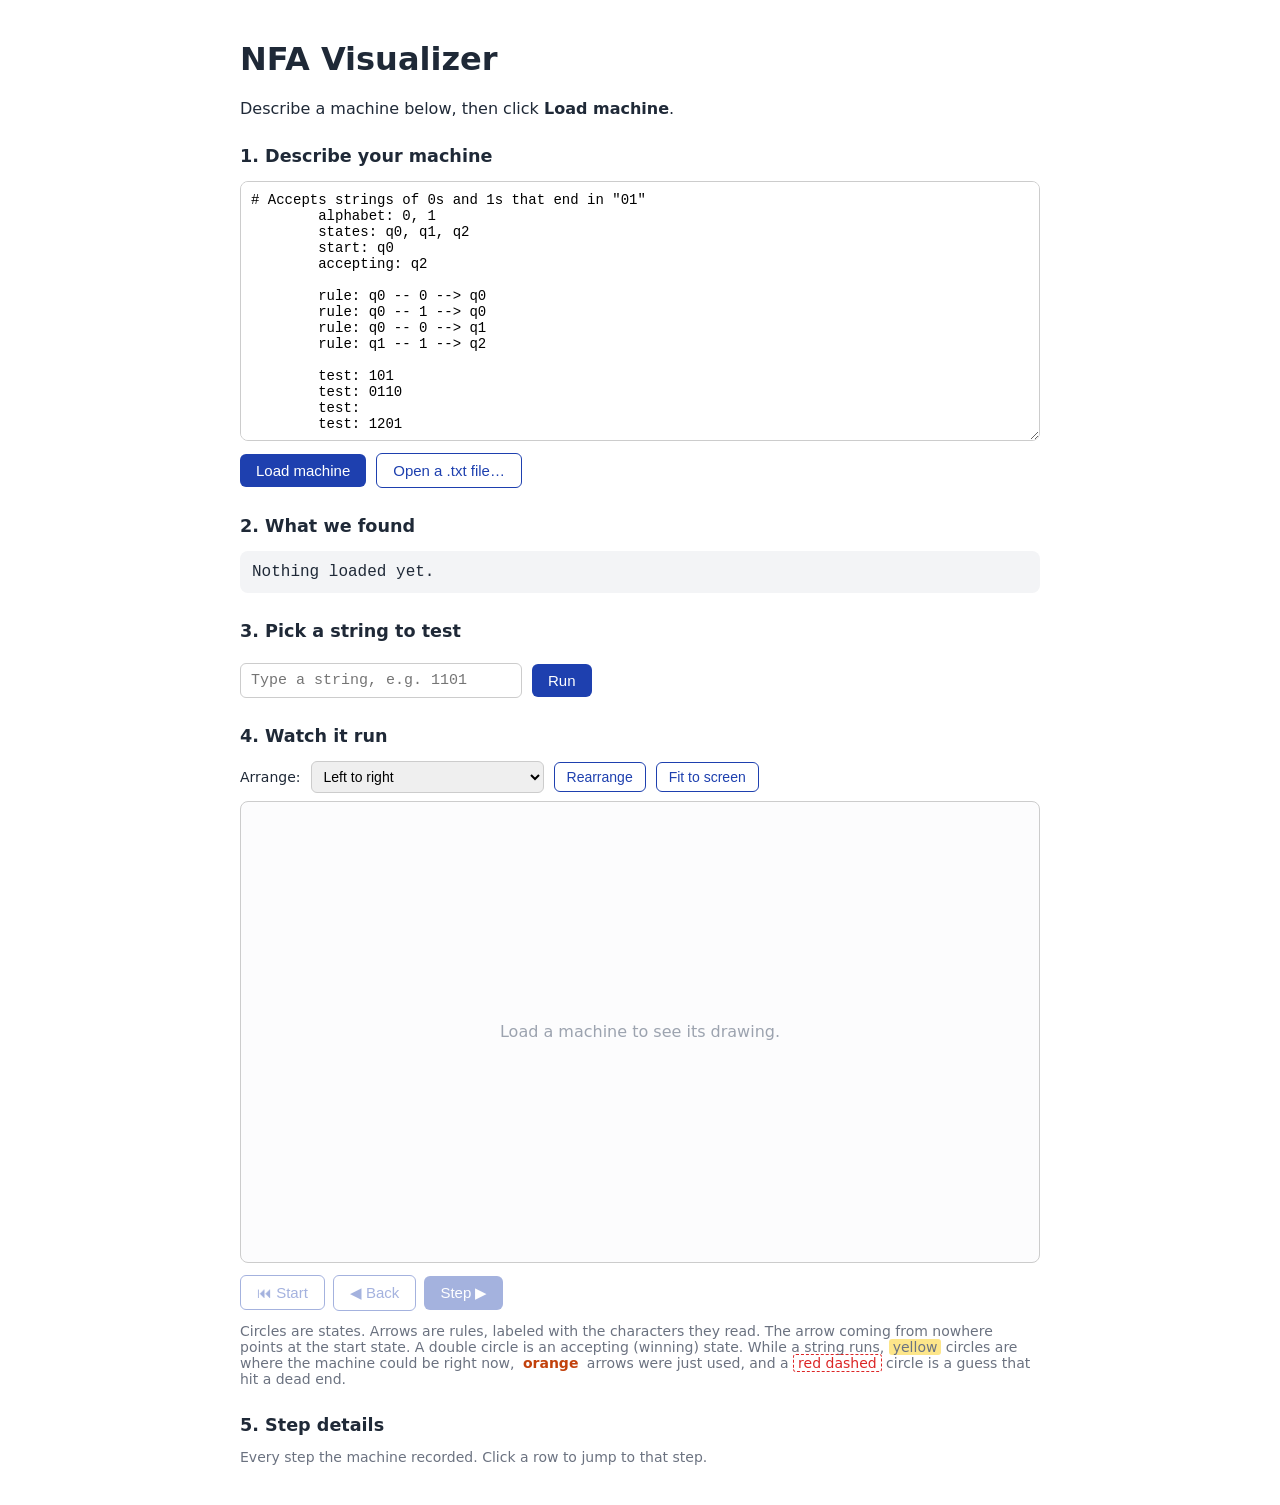
==== index.html @ fcf3841b "Step through a run: highlights, tape and player controls" ====
<!DOCTYPE html>
<html lang="en">
<head>
  <meta charset="UTF-8">
  <meta name="viewport" content="width=device-width, initial-scale=1.0">
  <title>NFA Visualizer</title>
  <link rel="stylesheet" href="css/style.css">
</head>
    <body>
        <h1>NFA Visualizer</h1>
        <p class="intro">Describe a machine below, then click <strong>Load machine</strong>.</p>

        <!-- 1. Where the user describes the machine -->
        <section>
            <h2>1. Describe your machine</h2>
            <textarea id="source" spellcheck="false"># Accepts strings of 0s and 1s that end in "01"
        alphabet: 0, 1
        states: q0, q1, q2
        start: q0
        accepting: q2

        rule: q0 -- 0 --> q0
        rule: q0 -- 1 --> q0
        rule: q0 -- 0 --> q1
        rule: q1 -- 1 --> q2

        test: 101
        test: 0110
        test:
        test: 1201
            </textarea>
            <div class="actions">
                <button id="load" type="button">Load machine</button>
                <button id="choose-file" type="button" class="secondary">Open a .txt file…</button>
                <!-- The browser's built-in file picker. Hidden; the button above opens it. -->
                <input id="file-input" type="file" accept=".txt,text/plain" hidden>
                <span id="file-name" class="file-name"></span>
            </div>
        </section>

        <!-- 2. What the page found: a summary, or a list of problems -->
        <section>
            <h2>2. What we found</h2>
            <div id="status" class="status">Nothing loaded yet.</div>
        </section>

        <!-- 3. Where the user picks a string to test -->
        <section>
            <h2>3. Pick a string to test</h2>
            <div class="actions">
                <input id="test-string" type="text" placeholder="Type a string, e.g. 1101" spellcheck="false" autocomplete="off">
                <button id="run" type="button">Run</button>
            </div>
            <!-- Buttons for the test strings found in the machine description -->
            <div id="test-chips" class="chips"></div>
        </section>

        <!-- 4. The drawing, plus the playback controls right underneath it -->
        <section>
            <h2>4. Watch it run</h2>
            <div class="toolbar">
            <label for="layout">Arrange:</label>
            <select id="layout">
                <option value="left-to-right">Left to right</option>
                <option value="spread-out">Spread out (shuffles each time)</option>
                <option value="circle">Circle</option>
            </select>
            <button id="rearrange" type="button" class="secondary">Rearrange</button>
            <button id="fit" type="button" class="secondary">Fit to screen</button>
            </div>
            <!-- Cytoscape draws inside this box -->
            <div id="machine"><p class="placeholder">Load a machine to see its drawing.</p></div>

            <!-- The string being read, one box per character -->
            <div id="tape" class="tape"></div>

            <!-- Playback controls. They stay disabled until a string has been run. -->
            <div class="player">
                <button id="btn-start" type="button" class="secondary" disabled>⏮ Start</button>
                <button id="btn-back" type="button" class="secondary" disabled>◀ Back</button>
                <button id="btn-step" type="button" disabled>Step ▶</button>
                <span id="step-label" class="step-label"></span>
            </div>

            <div id="verdict" class="status" hidden></div>
            <p class="legend">
                Circles are states. Arrows are rules, labeled with the characters they read.
                The arrow coming from nowhere points at the start state.
                A double circle is an accepting (winning) state.
                While a string runs, <span class="key key-current">yellow</span> circles are where the
                machine could be right now, <span class="key key-taken">orange</span> arrows were just used, and a
                <span class="key key-dead">red dashed</span> circle is a guess that hit a dead end.
            </p>
        </section>

        <!-- 5. The raw recorded steps -->
        <section>
            <h2>5. Step details</h2>
            <p class="legend">Every step the machine recorded. Click a row to jump to that step.</p>
            <div id="steps"></div>
        </section>

        <!-- Order matters: each file can only use the files loaded above it. -->
        <script src="lib/cytoscape.min.js"></script>
        <script src="js/parser.js"></script>
        <script src="js/engine.js"></script>
        <script src="js/display.js"></script>
        <script src="js/player.js"></script>
        <script src="js/app.js"></script>
    </body>
</html>
---- css/style.css ----
/* style.css: colors, fonts and spacing for the whole page. */

body {
  font-family: system-ui, sans-serif;
  max-width: 800px;
  margin: 40px auto;
  padding: 0 16px;
  color: #1f2937;
}

h2 {
  font-size: 1.1rem;
  margin-top: 28px;
}

/* The box where users type or paste a machine. */
#source {
  width: 100%;
  height: 260px;
  box-sizing: border-box;
  font-family: Consolas, "Courier New", monospace;
  font-size: 14px;
  padding: 10px;
  border: 1px solid #ccc;
  border-radius: 8px;
}

button {
  margin-top: 8px;
  padding: 8px 16px;
  font-size: 15px;
  border: none;
  border-radius: 6px;
  background: #1e40af;
  color: white;
  cursor: pointer;
}
button:hover { background: #1e3a8a; }

/* A lighter button for less important actions. */
button.secondary {
  background: white;
  color: #1e40af;
  border: 1px solid #1e40af;
}
button.secondary:hover { background: #eff6ff; }

/* The row of buttons under the text box. */
.actions {
  display: flex;
  align-items: center;
  gap: 10px;
  flex-wrap: wrap;
}
.actions button { margin-top: 8px; }
.file-name {
  margin-top: 8px;
  color: #6b7280;
  font-size: 14px;
}

/* The "What we found" box. Keeps line breaks and lines up columns. */
.status {
  white-space: pre-wrap;
  font-family: Consolas, "Courier New", monospace;
  padding: 12px;
  border-radius: 8px;
  background: #f3f4f6;
}
.status.ok    { background: #ecfdf5; border: 1px solid #10b981; }
.status.error { background: #fef2f2; border: 1px solid #ef4444; color: #991b1b; }

/* The box where users type a test string. */
#test-string {
  margin-top: 8px;
  padding: 8px 10px;
  font-family: Consolas, "Courier New", monospace;
  font-size: 15px;
  border: 1px solid #ccc;
  border-radius: 6px;
  min-width: 260px;
}

/* Small buttons for the test strings from the machine description. */
.chips { margin: 10px 0; display: flex; flex-wrap: wrap; gap: 6px; }
.chips:empty { display: none; }
.chips .label { color: #6b7280; font-size: 14px; align-self: center; }
button.chip {
  margin: 0;
  padding: 4px 10px;
  font-family: Consolas, "Courier New", monospace;
  font-size: 14px;
  background: #eff6ff;
  color: #1e40af;
  border: 1px solid #bfdbfe;
}
button.chip:hover { background: #dbeafe; }

/* The table of recorded steps. */
.step-table {
  width: 100%;
  border-collapse: collapse;
  margin-top: 12px;
  font-size: 14px;
}
.step-table th, .step-table td {
  text-align: left;
  padding: 6px 8px;
  border-bottom: 1px solid #e5e7eb;
  vertical-align: top;
}
.step-table th { background: #f9fafb; }
.step-table td.mono { font-family: Consolas, "Courier New", monospace; }
.step-table .bad { color: #b91c1c; font-weight: 600; }
.step-note { color: #6b7280; font-size: 14px; margin-top: 8px; }

/* The row of drawing controls above the machine. */
.toolbar {
  display: flex;
  align-items: center;
  gap: 10px;
  flex-wrap: wrap;
  margin-bottom: 8px;
  font-size: 14px;
}
.toolbar button { margin-top: 0; padding: 6px 12px; font-size: 14px; }
.toolbar select { padding: 6px 8px; font-size: 14px; border-radius: 6px; border: 1px solid #ccc; }

/* Cytoscape needs a box with a real height, or it draws nothing. */
#machine {
  position: relative;
  height: 460px;
  border: 1px solid #ccc;
  border-radius: 8px;
  background: #fcfcfd;
}
/* The grey message shown when there's nothing to draw. */
.placeholder {
  position: absolute;
  inset: 0;
  margin: 0;
  display: flex;
  align-items: center;
  justify-content: center;
  color: #9ca3af;
}
.legend { color: #6b7280; font-size: 14px; margin-top: 8px; }

/* Buttons that can't be used right now. */
button:disabled { opacity: 0.4; cursor: default; }
button:disabled:hover { background: #1e40af; }   /* no hover change when disabled */
button.secondary:disabled:hover { background: white; }

/* The "tape": the test string, one box per character. */
.tape {
  display: flex;
  flex-wrap: wrap;
  gap: 4px;
  margin-top: 12px;
  font-family: Consolas, "Courier New", monospace;
  font-size: 18px;
}
.tape:empty { display: none; }
.tape .cell {
  min-width: 28px;
  padding: 4px 6px;
  text-align: center;
  border: 1px solid #cbd5e1;
  border-radius: 4px;
  background: white;
}
.tape .cell.done    { color: #9ca3af; background: #f3f4f6; }     /* already read */
.tape .cell.current { background: #fde68a; border-color: #d97706; font-weight: 700; }  /* just read */
.tape .cell.never   { color: #9ca3af; border-style: dotted; text-decoration: line-through; } /* never read */
.tape .note { color: #6b7280; font-size: 14px; align-self: center; }

/* The row of playback buttons under the drawing. */
.player {
  display: flex;
  align-items: center;
  gap: 8px;
  flex-wrap: wrap;
  margin: 12px 0;
}
.player button { margin-top: 0; }
.step-label { color: #374151; font-size: 15px; margin-left: 6px; }

/* Little color swatches in the legend, matching the drawing. */
.key { padding: 0 4px; border-radius: 3px; }
.key-current { background: #fde68a; }
.key-taken   { color: #c2410c; font-weight: 600; }
.key-dead    { color: #dc2626; border: 1px dashed #dc2626; }

/* The step table row that matches what the drawing shows right now. */
.step-table tr.current-row td { background: #fef3c7; }
.step-table tr.clickable { cursor: pointer; }
.step-table tr.clickable:hover td { background: #f9fafb; }
.step-table tr.current-row:hover td { background: #fef3c7; }
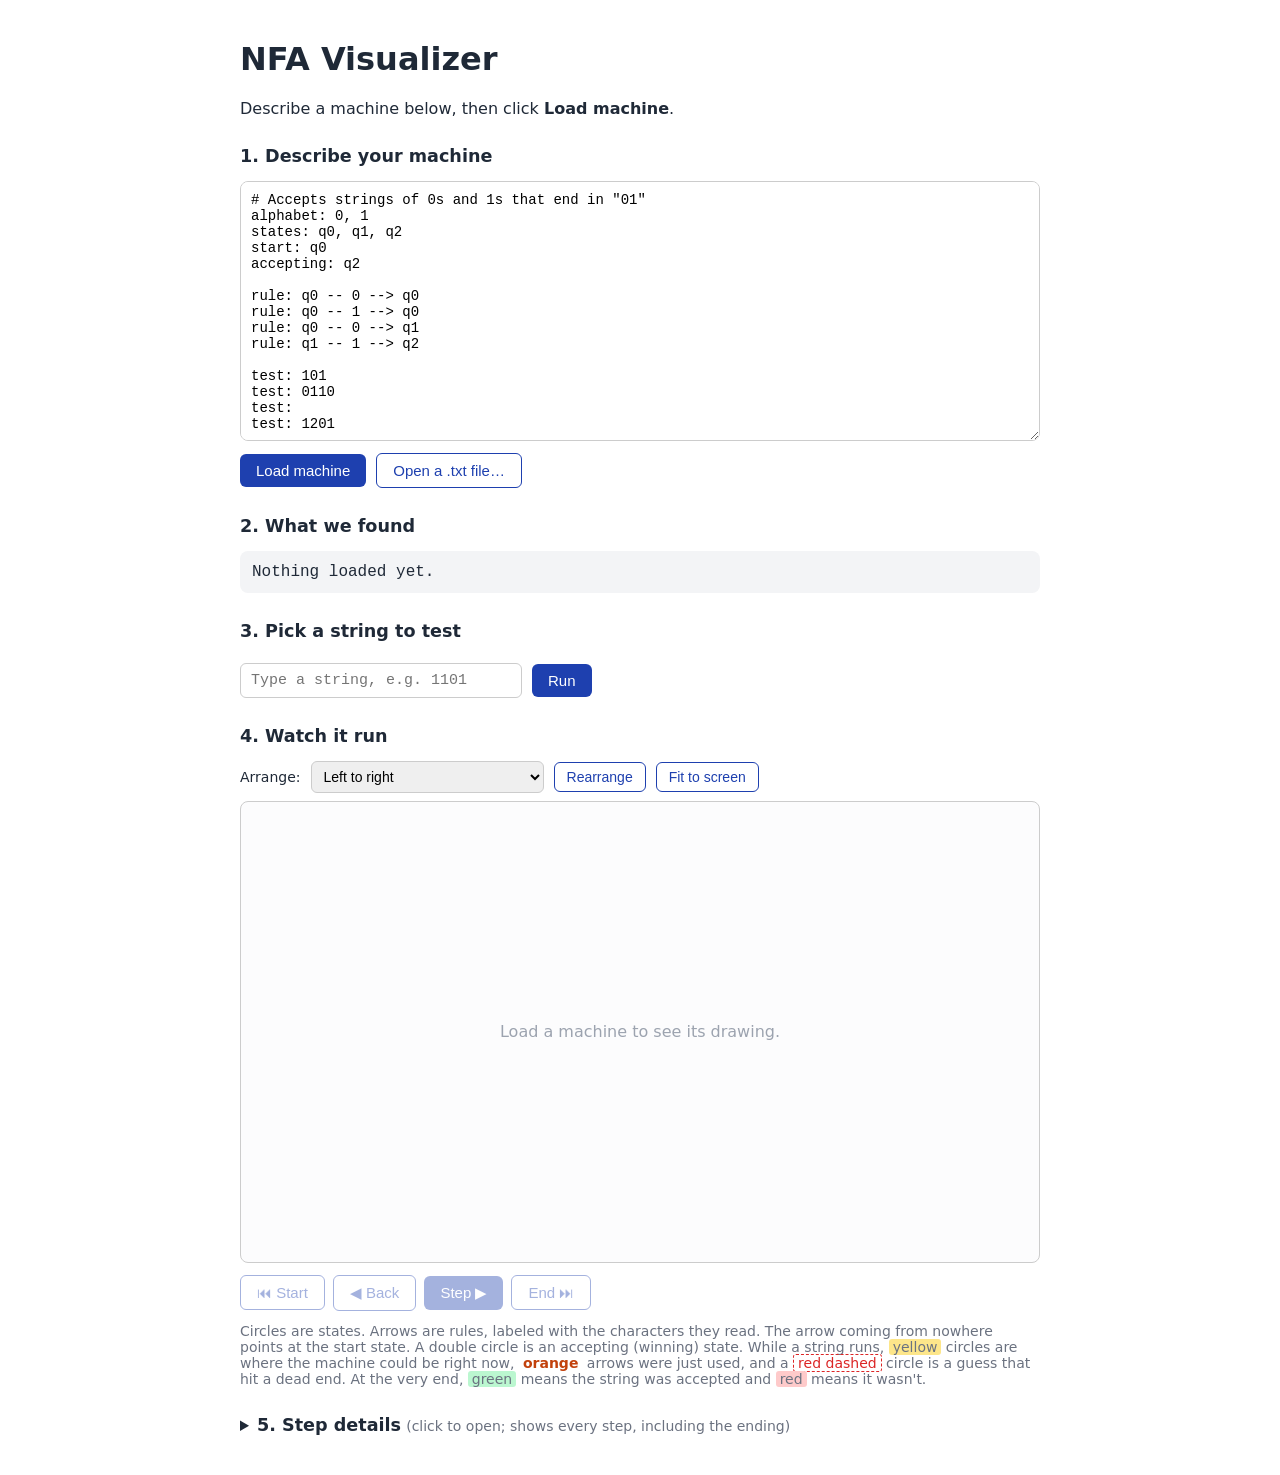
==== commit 5a92d284: "Hold the verdict until the end, add End button and ending colors" ====
--- a/index.html
+++ b/index.html
@@ -6,106 +6,110 @@
   <title>NFA Visualizer</title>
   <link rel="stylesheet" href="css/style.css">
 </head>
-    <body>
-        <h1>NFA Visualizer</h1>
-        <p class="intro">Describe a machine below, then click <strong>Load machine</strong>.</p>
+<body>
+  <h1>NFA Visualizer</h1>
+  <p class="intro">Describe a machine below, then click <strong>Load machine</strong>.</p>
 
-        <!-- 1. Where the user describes the machine -->
-        <section>
-            <h2>1. Describe your machine</h2>
-            <textarea id="source" spellcheck="false"># Accepts strings of 0s and 1s that end in "01"
-        alphabet: 0, 1
-        states: q0, q1, q2
-        start: q0
-        accepting: q2
+  <!-- 1. Where the user describes the machine -->
+  <section>
+    <h2>1. Describe your machine</h2>
+    <textarea id="source" spellcheck="false"># Accepts strings of 0s and 1s that end in "01"
+alphabet: 0, 1
+states: q0, q1, q2
+start: q0
+accepting: q2
 
-        rule: q0 -- 0 --> q0
-        rule: q0 -- 1 --> q0
-        rule: q0 -- 0 --> q1
-        rule: q1 -- 1 --> q2
+rule: q0 -- 0 --> q0
+rule: q0 -- 1 --> q0
+rule: q0 -- 0 --> q1
+rule: q1 -- 1 --> q2
 
-        test: 101
-        test: 0110
-        test:
-        test: 1201
-            </textarea>
-            <div class="actions">
-                <button id="load" type="button">Load machine</button>
-                <button id="choose-file" type="button" class="secondary">Open a .txt file…</button>
-                <!-- The browser's built-in file picker. Hidden; the button above opens it. -->
-                <input id="file-input" type="file" accept=".txt,text/plain" hidden>
-                <span id="file-name" class="file-name"></span>
-            </div>
-        </section>
+test: 101
+test: 0110
+test:
+test: 1201</textarea>
+    <div class="actions">
+      <button id="load" type="button">Load machine</button>
+      <button id="choose-file" type="button" class="secondary">Open a .txt file…</button>
+      <!-- The browser's built-in file picker. Hidden; the button above opens it. -->
+      <input id="file-input" type="file" accept=".txt,text/plain" hidden>
+      <span id="file-name" class="file-name"></span>
+    </div>
+  </section>
 
-        <!-- 2. What the page found: a summary, or a list of problems -->
-        <section>
-            <h2>2. What we found</h2>
-            <div id="status" class="status">Nothing loaded yet.</div>
-        </section>
+  <!-- 2. What the page found: a summary, or a list of problems -->
+  <section>
+    <h2>2. What we found</h2>
+    <div id="status" class="status">Nothing loaded yet.</div>
+  </section>
 
-        <!-- 3. Where the user picks a string to test -->
-        <section>
-            <h2>3. Pick a string to test</h2>
-            <div class="actions">
-                <input id="test-string" type="text" placeholder="Type a string, e.g. 1101" spellcheck="false" autocomplete="off">
-                <button id="run" type="button">Run</button>
-            </div>
-            <!-- Buttons for the test strings found in the machine description -->
-            <div id="test-chips" class="chips"></div>
-        </section>
+  <!-- 3. Where the user picks a string to test -->
+  <section>
+    <h2>3. Pick a string to test</h2>
+    <div class="actions">
+      <input id="test-string" type="text" placeholder="Type a string, e.g. 1101" spellcheck="false" autocomplete="off">
+      <button id="run" type="button">Run</button>
+    </div>
+    <!-- Buttons for the test strings found in the machine description -->
+    <div id="test-chips" class="chips"></div>
+  </section>
 
-        <!-- 4. The drawing, plus the playback controls right underneath it -->
-        <section>
-            <h2>4. Watch it run</h2>
-            <div class="toolbar">
-            <label for="layout">Arrange:</label>
-            <select id="layout">
-                <option value="left-to-right">Left to right</option>
-                <option value="spread-out">Spread out (shuffles each time)</option>
-                <option value="circle">Circle</option>
-            </select>
-            <button id="rearrange" type="button" class="secondary">Rearrange</button>
-            <button id="fit" type="button" class="secondary">Fit to screen</button>
-            </div>
-            <!-- Cytoscape draws inside this box -->
-            <div id="machine"><p class="placeholder">Load a machine to see its drawing.</p></div>
+  <!-- 4. The drawing, plus the playback controls right underneath it -->
+  <section>
+    <h2>4. Watch it run</h2>
+    <div class="toolbar">
+      <label for="layout">Arrange:</label>
+      <select id="layout">
+        <option value="left-to-right">Left to right</option>
+        <option value="spread-out">Spread out (shuffles each time)</option>
+        <option value="circle">Circle</option>
+      </select>
+      <button id="rearrange" type="button" class="secondary">Rearrange</button>
+      <button id="fit" type="button" class="secondary">Fit to screen</button>
+    </div>
+    <!-- Cytoscape draws inside this box -->
+    <div id="machine"><p class="placeholder">Load a machine to see its drawing.</p></div>
 
-            <!-- The string being read, one box per character -->
-            <div id="tape" class="tape"></div>
+    <!-- The string being read, one box per character -->
+    <div id="tape" class="tape"></div>
 
-            <!-- Playback controls. They stay disabled until a string has been run. -->
-            <div class="player">
-                <button id="btn-start" type="button" class="secondary" disabled>⏮ Start</button>
-                <button id="btn-back" type="button" class="secondary" disabled>◀ Back</button>
-                <button id="btn-step" type="button" disabled>Step ▶</button>
-                <span id="step-label" class="step-label"></span>
-            </div>
+    <!-- Playback controls. They stay disabled until a string has been run. -->
+    <div class="player">
+      <button id="btn-start" type="button" class="secondary" disabled>⏮ Start</button>
+      <button id="btn-back" type="button" class="secondary" disabled>◀ Back</button>
+      <button id="btn-step" type="button" disabled>Step ▶</button>
+      <button id="btn-end" type="button" class="secondary" disabled>End ⏭</button>
+      <span id="step-label" class="step-label"></span>
+    </div>
 
-            <div id="verdict" class="status" hidden></div>
-            <p class="legend">
-                Circles are states. Arrows are rules, labeled with the characters they read.
-                The arrow coming from nowhere points at the start state.
-                A double circle is an accepting (winning) state.
-                While a string runs, <span class="key key-current">yellow</span> circles are where the
-                machine could be right now, <span class="key key-taken">orange</span> arrows were just used, and a
-                <span class="key key-dead">red dashed</span> circle is a guess that hit a dead end.
-            </p>
-        </section>
+    <div id="verdict" class="status" hidden></div>
+    <p class="legend">
+      Circles are states. Arrows are rules, labeled with the characters they read.
+      The arrow coming from nowhere points at the start state.
+      A double circle is an accepting (winning) state.
+      While a string runs, <span class="key key-current">yellow</span> circles are where the
+      machine could be right now, <span class="key key-taken">orange</span> arrows were just used, and a
+      <span class="key key-dead">red dashed</span> circle is a guess that hit a dead end.
+      At the very end, <span class="key key-winner">green</span> means the string was accepted
+      and <span class="key key-loser">red</span> means it wasn't.
+    </p>
+  </section>
 
-        <!-- 5. The raw recorded steps -->
-        <section>
-            <h2>5. Step details</h2>
-            <p class="legend">Every step the machine recorded. Click a row to jump to that step.</p>
-            <div id="steps"></div>
-        </section>
+  <!-- 5. The raw recorded steps. Folded shut by default, because it shows the ending. -->
+  <section>
+    <details>
+      <summary><h2>5. Step details</h2> <span class="legend">(click to open; shows every step, including the ending)</span></summary>
+      <p class="legend">Every step the machine recorded. Click a row to jump to that step.</p>
+      <div id="steps"></div>
+    </details>
+  </section>
 
-        <!-- Order matters: each file can only use the files loaded above it. -->
-        <script src="lib/cytoscape.min.js"></script>
-        <script src="js/parser.js"></script>
-        <script src="js/engine.js"></script>
-        <script src="js/display.js"></script>
-        <script src="js/player.js"></script>
-        <script src="js/app.js"></script>
-    </body>
+  <!-- Order matters: each file can only use the files loaded above it. -->
+  <script src="lib/cytoscape.min.js"></script>
+  <script src="js/parser.js"></script>
+  <script src="js/engine.js"></script>
+  <script src="js/display.js"></script>
+  <script src="js/player.js"></script>
+  <script src="js/app.js"></script>
+</body>
 </html>
--- a/css/style.css
+++ b/css/style.css
@@ -190,9 +190,18 @@
 .key-current { background: #fde68a; }
 .key-taken   { color: #c2410c; font-weight: 600; }
 .key-dead    { color: #dc2626; border: 1px dashed #dc2626; }
+.key-winner  { background: #bbf7d0; }
+.key-loser   { background: #fecaca; }
 
 /* The step table row that matches what the drawing shows right now. */
 .step-table tr.current-row td { background: #fef3c7; }
 .step-table tr.clickable { cursor: pointer; }
 .step-table tr.clickable:hover td { background: #f9fafb; }
-.step-table tr.current-row:hover td { background: #fef3c7; }+.step-table tr.current-row:hover td { background: #fef3c7; }
+
+/* The fold-open "Step details" section. */
+details summary { cursor: pointer; margin-top: 28px; }
+details summary h2 { display: inline; margin: 0; }
+
+/* The grey "not yet" verdict box shown while stepping. */
+.status.pending { color: #6b7280; }
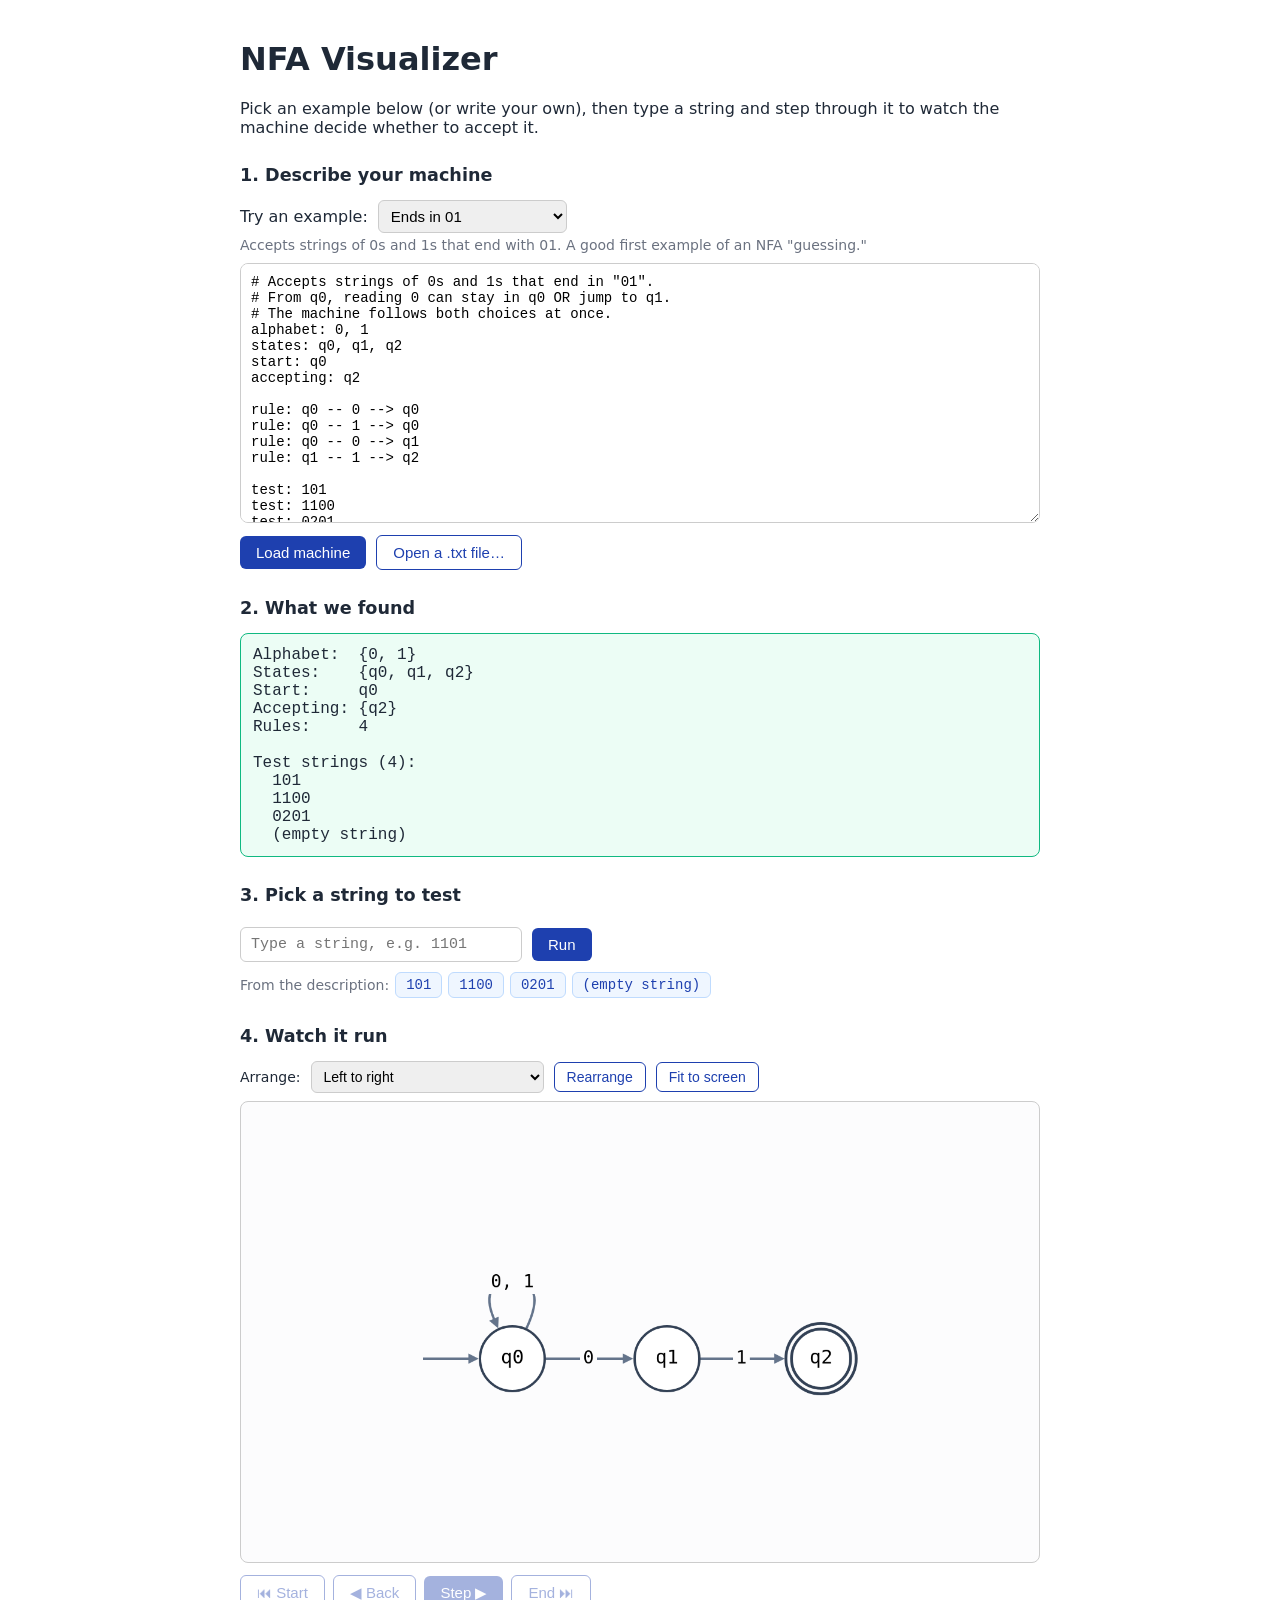
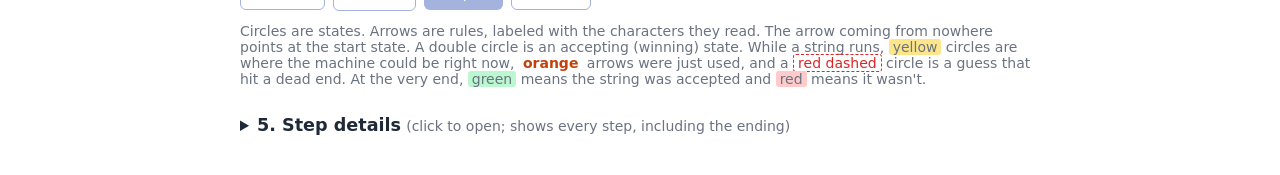
==== commit fbafa6ac: "Add example dropdown; first example loads on page open" ====
--- a/index.html
+++ b/index.html
@@ -8,26 +8,22 @@
 </head>
 <body>
   <h1>NFA Visualizer</h1>
-  <p class="intro">Describe a machine below, then click <strong>Load machine</strong>.</p>
+  <p class="intro">
+    Pick an example below (or write your own), then type a string and step through it
+    to watch the machine decide whether to accept it.
+  </p>
 
   <!-- 1. Where the user describes the machine -->
   <section>
     <h2>1. Describe your machine</h2>
-    <textarea id="source" spellcheck="false"># Accepts strings of 0s and 1s that end in "01"
-alphabet: 0, 1
-states: q0, q1, q2
-start: q0
-accepting: q2
-
-rule: q0 -- 0 --> q0
-rule: q0 -- 1 --> q0
-rule: q0 -- 0 --> q1
-rule: q1 -- 1 --> q2
-
-test: 101
-test: 0110
-test:
-test: 1201</textarea>
+    <div class="actions preset-row">
+      <label for="preset">Try an example:</label>
+      <!-- app.js fills this list from presets.js -->
+      <select id="preset"></select>
+    </div>
+    <p id="preset-summary" class="legend"></p>
+    <!-- Filled with the first example when the page opens -->
+    <textarea id="source" spellcheck="false"></textarea>
     <div class="actions">
       <button id="load" type="button">Load machine</button>
       <button id="choose-file" type="button" class="secondary">Open a .txt file…</button>
@@ -72,6 +68,8 @@
 
     <!-- The string being read, one box per character -->
     <div id="tape" class="tape"></div>
+    <!-- A warning when the string uses characters the machine doesn't know -->
+    <p id="heads-up" class="heads-up" hidden></p>
 
     <!-- Playback controls. They stay disabled until a string has been run. -->
     <div class="player">
@@ -80,6 +78,12 @@
       <button id="btn-step" type="button" disabled>Step ▶</button>
       <button id="btn-end" type="button" class="secondary" disabled>End ⏭</button>
       <span id="step-label" class="step-label"></span>
+    </div>
+
+    <!-- The plain-English caption for the step on screen: what happened, and why -->
+    <div id="caption" class="caption" hidden>
+      <p id="caption-what" class="what"></p>
+      <p id="caption-why" class="why"></p>
     </div>
 
     <div id="verdict" class="status" hidden></div>
@@ -108,8 +112,10 @@
   <script src="lib/cytoscape.min.js"></script>
   <script src="js/parser.js"></script>
   <script src="js/engine.js"></script>
+  <script src="js/explain.js"></script>
   <script src="js/display.js"></script>
   <script src="js/player.js"></script>
+  <script src="js/presets.js"></script>
   <script src="js/app.js"></script>
 </body>
 </html>
--- a/css/style.css
+++ b/css/style.css
@@ -204,4 +204,41 @@
 details summary h2 { display: inline; margin: 0; }
 
 /* The grey "not yet" verdict box shown while stepping. */
-.status.pending { color: #6b7280; }+.status.pending { color: #6b7280; }
+
+/* The caption under the playback buttons. */
+.caption {
+  border-left: 4px solid #d97706;
+  background: #fffbeb;
+  padding: 10px 14px;
+  border-radius: 0 8px 8px 0;
+  margin-bottom: 12px;
+}
+.caption p { margin: 0; }
+.caption .what { font-size: 17px; font-weight: 600; }
+.caption .why { margin-top: 4px; color: #4b5563; }
+.caption .why::before { content: "Why: "; font-weight: 600; }
+
+/* Characters outside the alphabet, outlined on the tape from the start. */
+.tape .cell.foreign { border: 2px solid #dc2626; color: #b91c1c; }
+
+/* The "heads up" warning under the tape. */
+.heads-up {
+  margin: 8px 0 0;
+  padding: 8px 12px;
+  border-radius: 6px;
+  background: #fef2f2;
+  color: #991b1b;
+  font-size: 15px;
+}
+
+/* The verdict: a bold headline, then the reason underneath. */
+.status .verdict-title { display: block; font-weight: 700; font-size: 17px; }
+.status .verdict-detail { display: block; margin-top: 4px; }
+#verdict { font-family: system-ui, sans-serif; white-space: normal; }
+
+/* The "Try an example" row. */
+.preset-row { margin-bottom: 4px; }
+.preset-row select { padding: 6px 8px; font-size: 15px; border-radius: 6px; border: 1px solid #ccc; }
+#preset-summary { margin: 4px 0 10px; }
+#preset-summary:empty { display: none; }
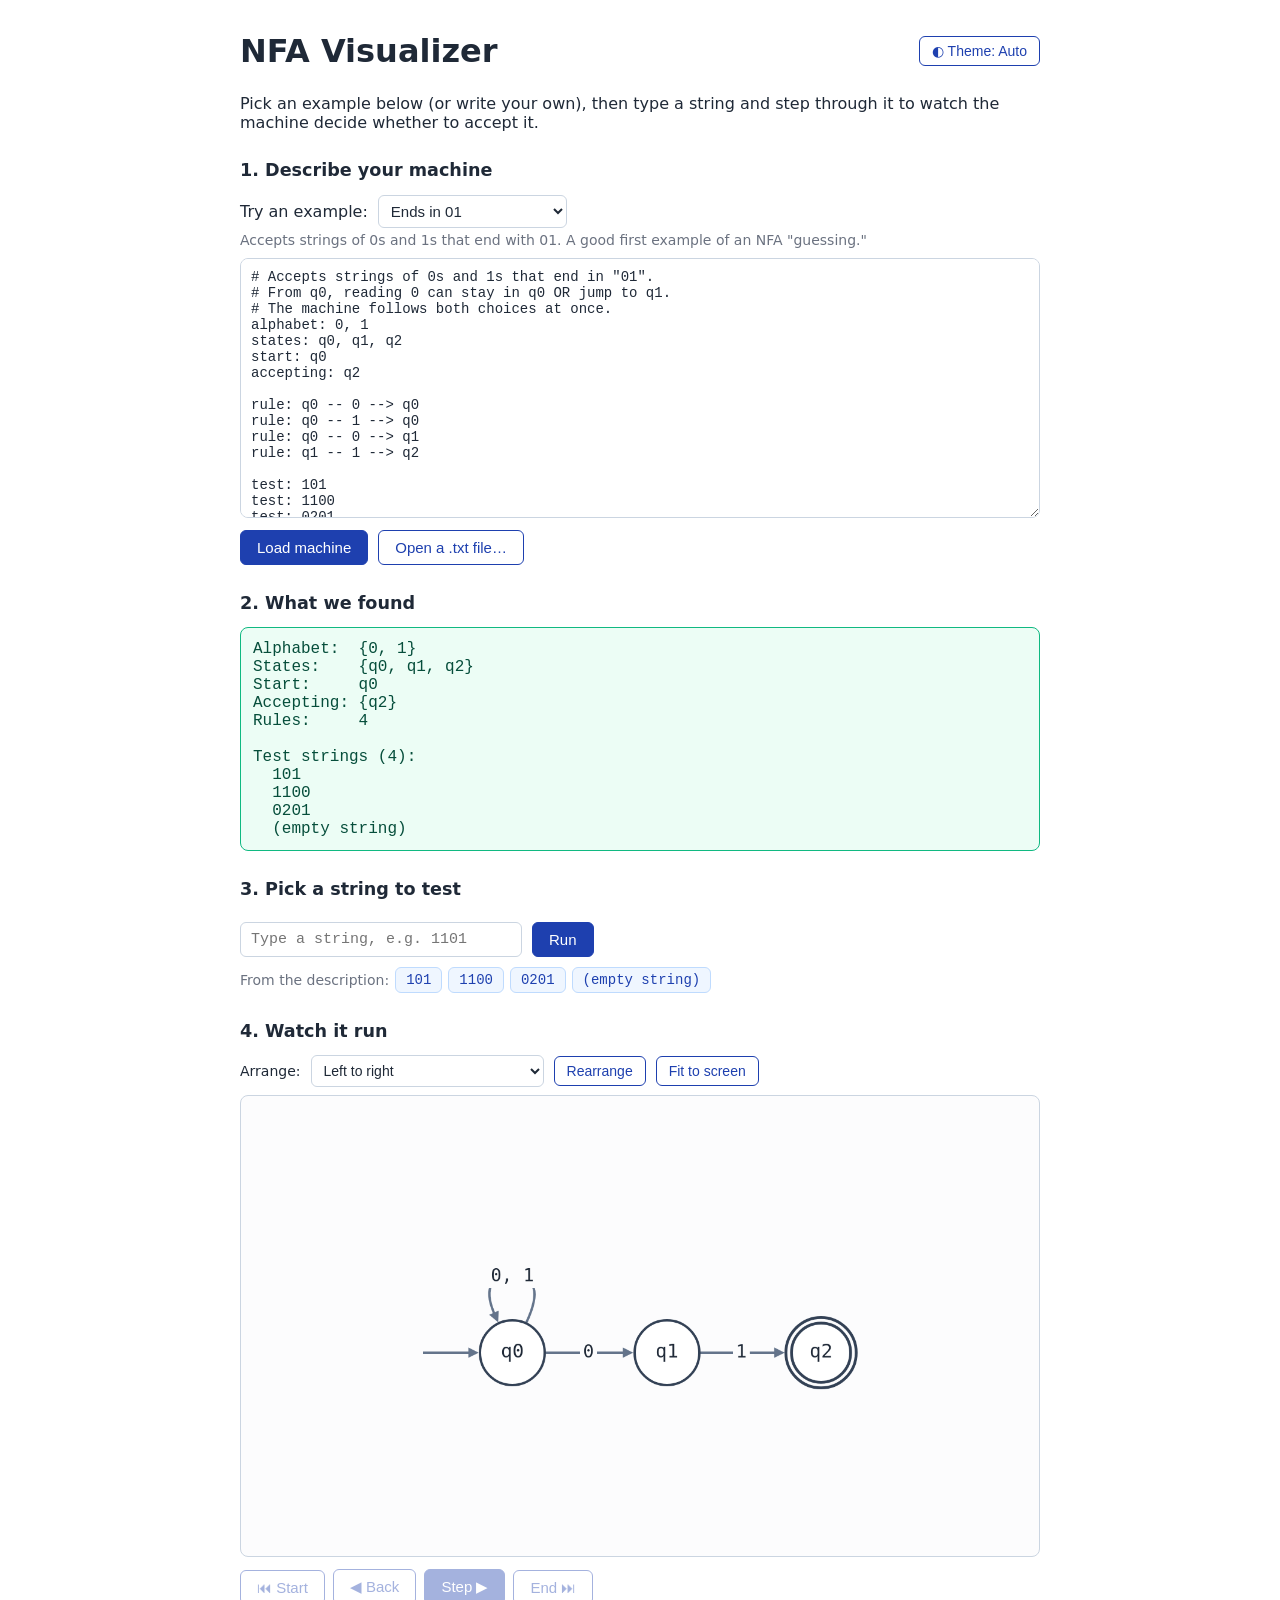
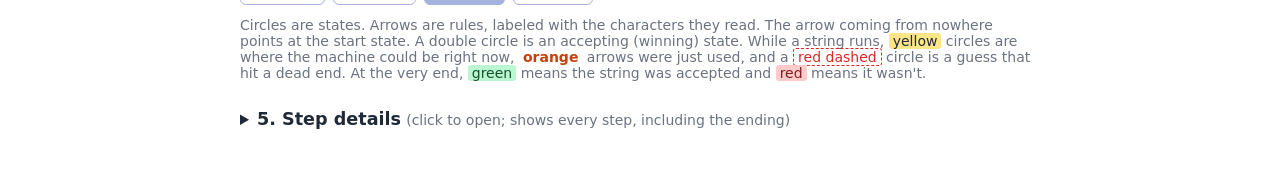
==== commit 59deb786: "Dark mode and phone layout" ====
--- a/index.html
+++ b/index.html
@@ -5,9 +5,15 @@
   <meta name="viewport" content="width=device-width, initial-scale=1.0">
   <title>NFA Visualizer</title>
   <link rel="stylesheet" href="css/style.css">
+  <!-- Loaded early (not at the bottom) so dark mode applies before anything is drawn. -->
+  <script src="js/theme.js"></script>
 </head>
 <body>
-  <h1>NFA Visualizer</h1>
+  <header class="page-header">
+    <h1>NFA Visualizer</h1>
+    <!-- Cycles Auto → Light → Dark. app.js sets its label. -->
+    <button id="theme-toggle" type="button" class="secondary theme-toggle"></button>
+  </header>
   <p class="intro">
     Pick an example below (or write your own), then type a string and step through it
     to watch the machine decide whether to accept it.
--- a/css/style.css
+++ b/css/style.css
@@ -1,16 +1,162 @@
-/* style.css: colors, fonts and spacing for the whole page. */
-
+/* style.css: colors, fonts and spacing for the whole page.
+ *
+ * How the colors work:
+ *   Every color is a named "variable" (like --text or --node-fill) defined once
+ *   at the top. The light theme is the default. The dark theme just redefines the
+ *   same names. Everything below uses the names, never raw colors, so switching
+ *   themes is one change. display.js reads the --node / --edge / --current ...
+ *   variables too, so the Cytoscape drawing follows the theme as well.
+ */
+
+/* ===================== 1. Colors: light theme (default) ===================== */
+:root {
+  color-scheme: light;               /* tells the browser to style scrollbars etc. to match */
+
+  /* Page */
+  --bg: #ffffff;
+  --text: #1f2937;
+  --muted: #6b7280;
+  --border: #cbd5e1;
+  --surface: #f3f4f6;                /* grey boxes */
+  --input-bg: #ffffff;
+
+  /* Buttons */
+  --primary: #1e40af;
+  --primary-hover: #1e3a8a;
+  --primary-text: #ffffff;
+  --secondary-bg: #ffffff;
+  --secondary-text: #1e40af;
+  --secondary-hover: #eff6ff;
+  --chip-bg: #eff6ff;
+  --chip-border: #bfdbfe;
+  --chip-hover: #dbeafe;
+
+  /* Messages */
+  --ok-bg: #ecfdf5;   --ok-border: #10b981;   --ok-text: #064e3b;
+  --err-bg: #fef2f2;  --err-border: #ef4444;  --err-text: #991b1b;
+  --caption-bg: #fffbeb;  --caption-edge: #d97706;  --caption-why: #4b5563;
+
+  /* Table */
+  --line: #e5e7eb;
+  --th-bg: #f9fafb;
+  --row-hover: #f9fafb;
+  --row-current: #fef3c7;
+
+  /* Tape */
+  --cell-bg: #ffffff;
+  --cell-done-bg: #f3f4f6;
+  --cell-done-text: #9ca3af;
+
+  /* The drawing (read by display.js) */
+  --canvas: #fcfcfd;
+  --node-fill: #ffffff;    --node-border: #334155;    --node-text: #1f2937;
+  --edge: #64748b;         --edge-text: #1f2937;
+  --current-fill: #fde68a; --current-border: #b45309; --current-text: #1f2937;
+  --taken: #ea580c;        --taken-text: #c2410c;
+  --dead: #dc2626;
+  --winner-fill: #bbf7d0;  --winner-border: #15803d;  --winner-text: #14532d;
+  --loser-fill: #fecaca;   --loser-border: #b91c1c;   --loser-text: #7f1d1d;
+}
+
+/* ===================== 2. Colors: dark theme ===================== */
+/* theme.js sets data-theme="dark" on the page when dark mode is on. */
+:root[data-theme="dark"] {
+  color-scheme: dark;
+
+  --bg: #0f172a;
+  --text: #e2e8f0;
+  --muted: #94a3b8;
+  --border: #475569;
+  --surface: #1e293b;
+  --input-bg: #111827;
+
+  --primary: #3b82f6;
+  --primary-hover: #2563eb;
+  --primary-text: #ffffff;
+  --secondary-bg: #0f172a;
+  --secondary-text: #93c5fd;
+  --secondary-hover: #1e293b;
+  --chip-bg: #1e293b;
+  --chip-border: #334155;
+  --chip-hover: #273449;
+
+  --ok-bg: #052e1c;   --ok-border: #10b981;   --ok-text: #a7f3d0;
+  --err-bg: #3b0d0d;  --err-border: #f87171;  --err-text: #fecaca;
+  --caption-bg: #2a2110;  --caption-edge: #f59e0b;  --caption-why: #cbd5e1;
+
+  --line: #334155;
+  --th-bg: #1e293b;
+  --row-hover: #1e293b;
+  --row-current: #3a2e0b;
+
+  --cell-bg: #1e293b;
+  --cell-done-bg: #0f172a;
+  --cell-done-text: #64748b;
+
+  --canvas: #111827;
+  --node-fill: #1e293b;    --node-border: #94a3b8;    --node-text: #e2e8f0;
+  --edge: #94a3b8;         --edge-text: #e2e8f0;
+  --current-fill: #fcd34d; --current-border: #f59e0b; --current-text: #1f2937;
+  --taken: #fb923c;        --taken-text: #fdba74;
+  --dead: #f87171;
+  --winner-fill: #4ade80;  --winner-border: #22c55e;  --winner-text: #052e16;
+  --loser-fill: #f87171;   --loser-border: #ef4444;   --loser-text: #450a0a;
+}
+
+/* ===================== 3. Page layout ===================== */
 body {
   font-family: system-ui, sans-serif;
   max-width: 800px;
-  margin: 40px auto;
-  padding: 0 16px;
-  color: #1f2937;
-}
-
-h2 {
-  font-size: 1.1rem;
-  margin-top: 28px;
+  margin: 0 auto;
+  padding: 24px 16px 48px;
+  background: var(--bg);
+  color: var(--text);
+}
+
+/* Title on the left, theme button on the right. */
+.page-header {
+  display: flex;
+  align-items: center;
+  justify-content: space-between;
+  gap: 12px;
+}
+.page-header h1 { margin: 8px 0; }
+
+h2 { font-size: 1.1rem; margin-top: 28px; }
+
+.legend { color: var(--muted); font-size: 14px; margin-top: 8px; }
+
+/* ===================== 4. Buttons and inputs ===================== */
+button {
+  margin-top: 8px;
+  padding: 8px 16px;
+  font-size: 15px;
+  border: 1px solid var(--primary);
+  border-radius: 6px;
+  background: var(--primary);
+  color: var(--primary-text);
+  cursor: pointer;
+}
+button:hover { background: var(--primary-hover); }
+
+/* A lighter button for less important actions. */
+button.secondary {
+  background: var(--secondary-bg);
+  color: var(--secondary-text);
+  border-color: var(--secondary-text);
+}
+button.secondary:hover { background: var(--secondary-hover); }
+
+/* Buttons that can't be used right now: faded, and no hover change. */
+button:disabled { opacity: 0.4; cursor: default; }
+button:disabled:hover { background: var(--primary); }
+button.secondary:disabled:hover { background: var(--secondary-bg); }
+
+textarea, input[type="text"], select {
+  background: var(--input-bg);
+  color: var(--text);
+  border: 1px solid var(--border);
+  border-radius: 6px;
 }
 
 /* The box where users type or paste a machine. */
@@ -21,31 +167,10 @@
   font-family: Consolas, "Courier New", monospace;
   font-size: 14px;
   padding: 10px;
-  border: 1px solid #ccc;
   border-radius: 8px;
 }
 
-button {
-  margin-top: 8px;
-  padding: 8px 16px;
-  font-size: 15px;
-  border: none;
-  border-radius: 6px;
-  background: #1e40af;
-  color: white;
-  cursor: pointer;
-}
-button:hover { background: #1e3a8a; }
-
-/* A lighter button for less important actions. */
-button.secondary {
-  background: white;
-  color: #1e40af;
-  border: 1px solid #1e40af;
-}
-button.secondary:hover { background: #eff6ff; }
-
-/* The row of buttons under the text box. */
+/* A row of buttons and controls that wraps onto the next line if needed. */
 .actions {
   display: flex;
   align-items: center;
@@ -53,22 +178,13 @@
   flex-wrap: wrap;
 }
 .actions button { margin-top: 8px; }
-.file-name {
-  margin-top: 8px;
-  color: #6b7280;
-  font-size: 14px;
-}
-
-/* The "What we found" box. Keeps line breaks and lines up columns. */
-.status {
-  white-space: pre-wrap;
-  font-family: Consolas, "Courier New", monospace;
-  padding: 12px;
-  border-radius: 8px;
-  background: #f3f4f6;
-}
-.status.ok    { background: #ecfdf5; border: 1px solid #10b981; }
-.status.error { background: #fef2f2; border: 1px solid #ef4444; color: #991b1b; }
+.file-name { margin-top: 8px; color: var(--muted); font-size: 14px; }
+
+/* The "Try an example" row. */
+.preset-row { margin-bottom: 4px; }
+.preset-row select { padding: 6px 8px; font-size: 15px; }
+#preset-summary { margin: 4px 0 10px; }
+#preset-summary:empty { display: none; }
 
 /* The box where users type a test string. */
 #test-string {
@@ -76,27 +192,160 @@
   padding: 8px 10px;
   font-family: Consolas, "Courier New", monospace;
   font-size: 15px;
-  border: 1px solid #ccc;
-  border-radius: 6px;
   min-width: 260px;
 }
 
 /* Small buttons for the test strings from the machine description. */
 .chips { margin: 10px 0; display: flex; flex-wrap: wrap; gap: 6px; }
 .chips:empty { display: none; }
-.chips .label { color: #6b7280; font-size: 14px; align-self: center; }
+.chips .label { color: var(--muted); font-size: 14px; align-self: center; }
 button.chip {
   margin: 0;
   padding: 4px 10px;
   font-family: Consolas, "Courier New", monospace;
   font-size: 14px;
-  background: #eff6ff;
-  color: #1e40af;
-  border: 1px solid #bfdbfe;
-}
-button.chip:hover { background: #dbeafe; }
-
-/* The table of recorded steps. */
+  background: var(--chip-bg);
+  color: var(--secondary-text);
+  border: 1px solid var(--chip-border);
+}
+button.chip:hover { background: var(--chip-hover); }
+
+/* The theme switch in the top-right corner. */
+.theme-toggle { margin: 0; padding: 6px 12px; font-size: 14px; white-space: nowrap; }
+
+/* ===================== 5. Message boxes ===================== */
+/* "What we found" and the verdict. Keeps line breaks and lines up columns. */
+.status {
+  white-space: pre-wrap;
+  font-family: Consolas, "Courier New", monospace;
+  padding: 12px;
+  border-radius: 8px;
+  background: var(--surface);
+  border: 1px solid transparent;
+  overflow-x: auto;                  /* long lines scroll instead of breaking the page */
+}
+.status.ok      { background: var(--ok-bg);  border-color: var(--ok-border);  color: var(--ok-text); }
+.status.error   { background: var(--err-bg); border-color: var(--err-border); color: var(--err-text); }
+.status.pending { color: var(--muted); }
+
+/* The verdict: a bold headline, then the reason underneath. */
+#verdict { font-family: system-ui, sans-serif; white-space: normal; }
+.status .verdict-title  { display: block; font-weight: 700; font-size: 17px; }
+.status .verdict-detail { display: block; margin-top: 4px; }
+
+/* The "heads up" warning under the tape. */
+.heads-up {
+  margin: 8px 0 0;
+  padding: 8px 12px;
+  border-radius: 6px;
+  background: var(--err-bg);
+  color: var(--err-text);
+  font-size: 15px;
+}
+
+/* The caption under the playback buttons. */
+.caption {
+  border-left: 4px solid var(--caption-edge);
+  background: var(--caption-bg);
+  padding: 10px 14px;
+  border-radius: 0 8px 8px 0;
+  margin-bottom: 12px;
+}
+.caption p { margin: 0; }
+.caption .what { font-size: 17px; font-weight: 600; }
+.caption .why { margin-top: 4px; color: var(--caption-why); }
+.caption .why::before { content: "Why: "; font-weight: 600; }
+
+/* ===================== 6. The drawing ===================== */
+/* The row of drawing controls above the machine. */
+.toolbar {
+  display: flex;
+  align-items: center;
+  gap: 10px;
+  flex-wrap: wrap;
+  margin-bottom: 8px;
+  font-size: 14px;
+}
+.toolbar button { margin-top: 0; padding: 6px 12px; font-size: 14px; }
+.toolbar select { padding: 6px 8px; font-size: 14px; }
+
+/* Cytoscape needs a box with a real height, or it draws nothing.
+   On short screens (phones) it shrinks so the buttons below stay in view. */
+#machine {
+  position: relative;
+  height: min(460px, 60vh);
+  min-height: 260px;
+  border: 1px solid var(--border);
+  border-radius: 8px;
+  background: var(--canvas);
+}
+/* The grey message shown when there's nothing to draw. */
+.placeholder {
+  position: absolute;
+  inset: 0;
+  margin: 0;
+  display: flex;
+  align-items: center;
+  justify-content: center;
+  text-align: center;
+  padding: 0 16px;
+  color: var(--muted);
+}
+
+/* Little color swatches in the legend, matching the drawing. */
+.key { padding: 0 4px; border-radius: 3px; }
+.key-current { background: var(--current-fill); color: var(--current-text); }
+.key-taken   { color: var(--taken-text); font-weight: 600; }
+.key-dead    { color: var(--dead); border: 1px dashed var(--dead); }
+.key-winner  { background: var(--winner-fill); color: var(--winner-text); }
+.key-loser   { background: var(--loser-fill); color: var(--loser-text); }
+
+/* ===================== 7. The tape and playback ===================== */
+/* The test string, one box per character. */
+.tape {
+  display: flex;
+  flex-wrap: wrap;
+  gap: 4px;
+  margin-top: 12px;
+  font-family: Consolas, "Courier New", monospace;
+  font-size: 18px;
+}
+.tape:empty { display: none; }
+.tape .cell {
+  min-width: 28px;
+  padding: 4px 6px;
+  text-align: center;
+  border: 1px solid var(--border);
+  border-radius: 4px;
+  background: var(--cell-bg);
+}
+.tape .cell.done    { color: var(--cell-done-text); background: var(--cell-done-bg); }   /* already read */
+.tape .cell.current { background: var(--current-fill); border-color: var(--current-border);
+                      color: var(--current-text); font-weight: 700; }                    /* just read */
+.tape .cell.never   { color: var(--cell-done-text); border-style: dotted;
+                      text-decoration: line-through; }                                  /* never read */
+.tape .cell.foreign { border: 2px solid var(--dead); color: var(--err-text); }           /* not in alphabet */
+.tape .cell.current.foreign { color: var(--current-text); }
+.tape .note { color: var(--muted); font-size: 14px; align-self: center; }
+
+/* The row of playback buttons under the drawing. */
+.player {
+  display: flex;
+  align-items: center;
+  gap: 8px;
+  flex-wrap: wrap;
+  margin: 12px 0;
+}
+.player button { margin-top: 0; }
+.step-label { font-size: 15px; margin-left: 6px; }
+
+/* ===================== 8. Step details table ===================== */
+details summary { cursor: pointer; margin-top: 28px; }
+details summary h2 { display: inline; margin: 0; }
+
+/* The table can scroll sideways on narrow screens instead of squashing. */
+#steps { overflow-x: auto; }
+
 .step-table {
   width: 100%;
   border-collapse: collapse;
@@ -106,139 +355,36 @@
 .step-table th, .step-table td {
   text-align: left;
   padding: 6px 8px;
-  border-bottom: 1px solid #e5e7eb;
+  border-bottom: 1px solid var(--line);
   vertical-align: top;
 }
-.step-table th { background: #f9fafb; }
+.step-table th { background: var(--th-bg); }
 .step-table td.mono { font-family: Consolas, "Courier New", monospace; }
-.step-table .bad { color: #b91c1c; font-weight: 600; }
-.step-note { color: #6b7280; font-size: 14px; margin-top: 8px; }
-
-/* The row of drawing controls above the machine. */
-.toolbar {
-  display: flex;
-  align-items: center;
-  gap: 10px;
-  flex-wrap: wrap;
-  margin-bottom: 8px;
-  font-size: 14px;
-}
-.toolbar button { margin-top: 0; padding: 6px 12px; font-size: 14px; }
-.toolbar select { padding: 6px 8px; font-size: 14px; border-radius: 6px; border: 1px solid #ccc; }
-
-/* Cytoscape needs a box with a real height, or it draws nothing. */
-#machine {
-  position: relative;
-  height: 460px;
-  border: 1px solid #ccc;
-  border-radius: 8px;
-  background: #fcfcfd;
-}
-/* The grey message shown when there's nothing to draw. */
-.placeholder {
-  position: absolute;
-  inset: 0;
-  margin: 0;
-  display: flex;
-  align-items: center;
-  justify-content: center;
-  color: #9ca3af;
-}
-.legend { color: #6b7280; font-size: 14px; margin-top: 8px; }
-
-/* Buttons that can't be used right now. */
-button:disabled { opacity: 0.4; cursor: default; }
-button:disabled:hover { background: #1e40af; }   /* no hover change when disabled */
-button.secondary:disabled:hover { background: white; }
-
-/* The "tape": the test string, one box per character. */
-.tape {
-  display: flex;
-  flex-wrap: wrap;
-  gap: 4px;
-  margin-top: 12px;
-  font-family: Consolas, "Courier New", monospace;
-  font-size: 18px;
-}
-.tape:empty { display: none; }
-.tape .cell {
-  min-width: 28px;
-  padding: 4px 6px;
-  text-align: center;
-  border: 1px solid #cbd5e1;
-  border-radius: 4px;
-  background: white;
-}
-.tape .cell.done    { color: #9ca3af; background: #f3f4f6; }     /* already read */
-.tape .cell.current { background: #fde68a; border-color: #d97706; font-weight: 700; }  /* just read */
-.tape .cell.never   { color: #9ca3af; border-style: dotted; text-decoration: line-through; } /* never read */
-.tape .note { color: #6b7280; font-size: 14px; align-self: center; }
-
-/* The row of playback buttons under the drawing. */
-.player {
-  display: flex;
-  align-items: center;
-  gap: 8px;
-  flex-wrap: wrap;
-  margin: 12px 0;
-}
-.player button { margin-top: 0; }
-.step-label { color: #374151; font-size: 15px; margin-left: 6px; }
-
-/* Little color swatches in the legend, matching the drawing. */
-.key { padding: 0 4px; border-radius: 3px; }
-.key-current { background: #fde68a; }
-.key-taken   { color: #c2410c; font-weight: 600; }
-.key-dead    { color: #dc2626; border: 1px dashed #dc2626; }
-.key-winner  { background: #bbf7d0; }
-.key-loser   { background: #fecaca; }
-
-/* The step table row that matches what the drawing shows right now. */
-.step-table tr.current-row td { background: #fef3c7; }
+.step-table .bad { color: var(--dead); font-weight: 600; }
 .step-table tr.clickable { cursor: pointer; }
-.step-table tr.clickable:hover td { background: #f9fafb; }
-.step-table tr.current-row:hover td { background: #fef3c7; }
-
-/* The fold-open "Step details" section. */
-details summary { cursor: pointer; margin-top: 28px; }
-details summary h2 { display: inline; margin: 0; }
-
-/* The grey "not yet" verdict box shown while stepping. */
-.status.pending { color: #6b7280; }
-
-/* The caption under the playback buttons. */
-.caption {
-  border-left: 4px solid #d97706;
-  background: #fffbeb;
-  padding: 10px 14px;
-  border-radius: 0 8px 8px 0;
-  margin-bottom: 12px;
-}
-.caption p { margin: 0; }
-.caption .what { font-size: 17px; font-weight: 600; }
-.caption .why { margin-top: 4px; color: #4b5563; }
-.caption .why::before { content: "Why: "; font-weight: 600; }
-
-/* Characters outside the alphabet, outlined on the tape from the start. */
-.tape .cell.foreign { border: 2px solid #dc2626; color: #b91c1c; }
-
-/* The "heads up" warning under the tape. */
-.heads-up {
-  margin: 8px 0 0;
-  padding: 8px 12px;
-  border-radius: 6px;
-  background: #fef2f2;
-  color: #991b1b;
-  font-size: 15px;
-}
-
-/* The verdict: a bold headline, then the reason underneath. */
-.status .verdict-title { display: block; font-weight: 700; font-size: 17px; }
-.status .verdict-detail { display: block; margin-top: 4px; }
-#verdict { font-family: system-ui, sans-serif; white-space: normal; }
-
-/* The "Try an example" row. */
-.preset-row { margin-bottom: 4px; }
-.preset-row select { padding: 6px 8px; font-size: 15px; border-radius: 6px; border: 1px solid #ccc; }
-#preset-summary { margin: 4px 0 10px; }
-#preset-summary:empty { display: none; }+.step-table tr.clickable:hover td { background: var(--row-hover); }
+.step-table tr.current-row td,
+.step-table tr.current-row:hover td { background: var(--row-current); }
+.step-note { color: var(--muted); font-size: 14px; margin-top: 8px; }
+
+/* ===================== 9. Phones and touch screens ===================== */
+/* Narrow screens: less padding, full-width inputs, buttons share the row. */
+@media (max-width: 600px) {
+  body { padding: 12px 12px 40px; }
+  .page-header h1 { font-size: 1.5rem; }
+  #source { height: 220px; }
+  #test-string { min-width: 0; flex: 1 1 100%; }
+  .actions > button { flex: 1 1 auto; }
+  /* The four playback buttons split the row evenly; the step label goes below. */
+  .player button { flex: 1 1 0; padding-left: 4px; padding-right: 4px; }
+  .step-label { flex-basis: 100%; margin-left: 0; text-align: center; }
+  .toolbar select { flex: 1 1 auto; }
+}
+
+/* Fingers are bigger than mouse pointers: make everything tappable. */
+@media (pointer: coarse) {
+  button, select { min-height: 44px; }
+  button.chip { min-height: 40px; }
+  /* Phones zoom in on text boxes with text smaller than 16px. Prevent that. */
+  textarea, input[type="text"], select, #source { font-size: 16px; }
+}
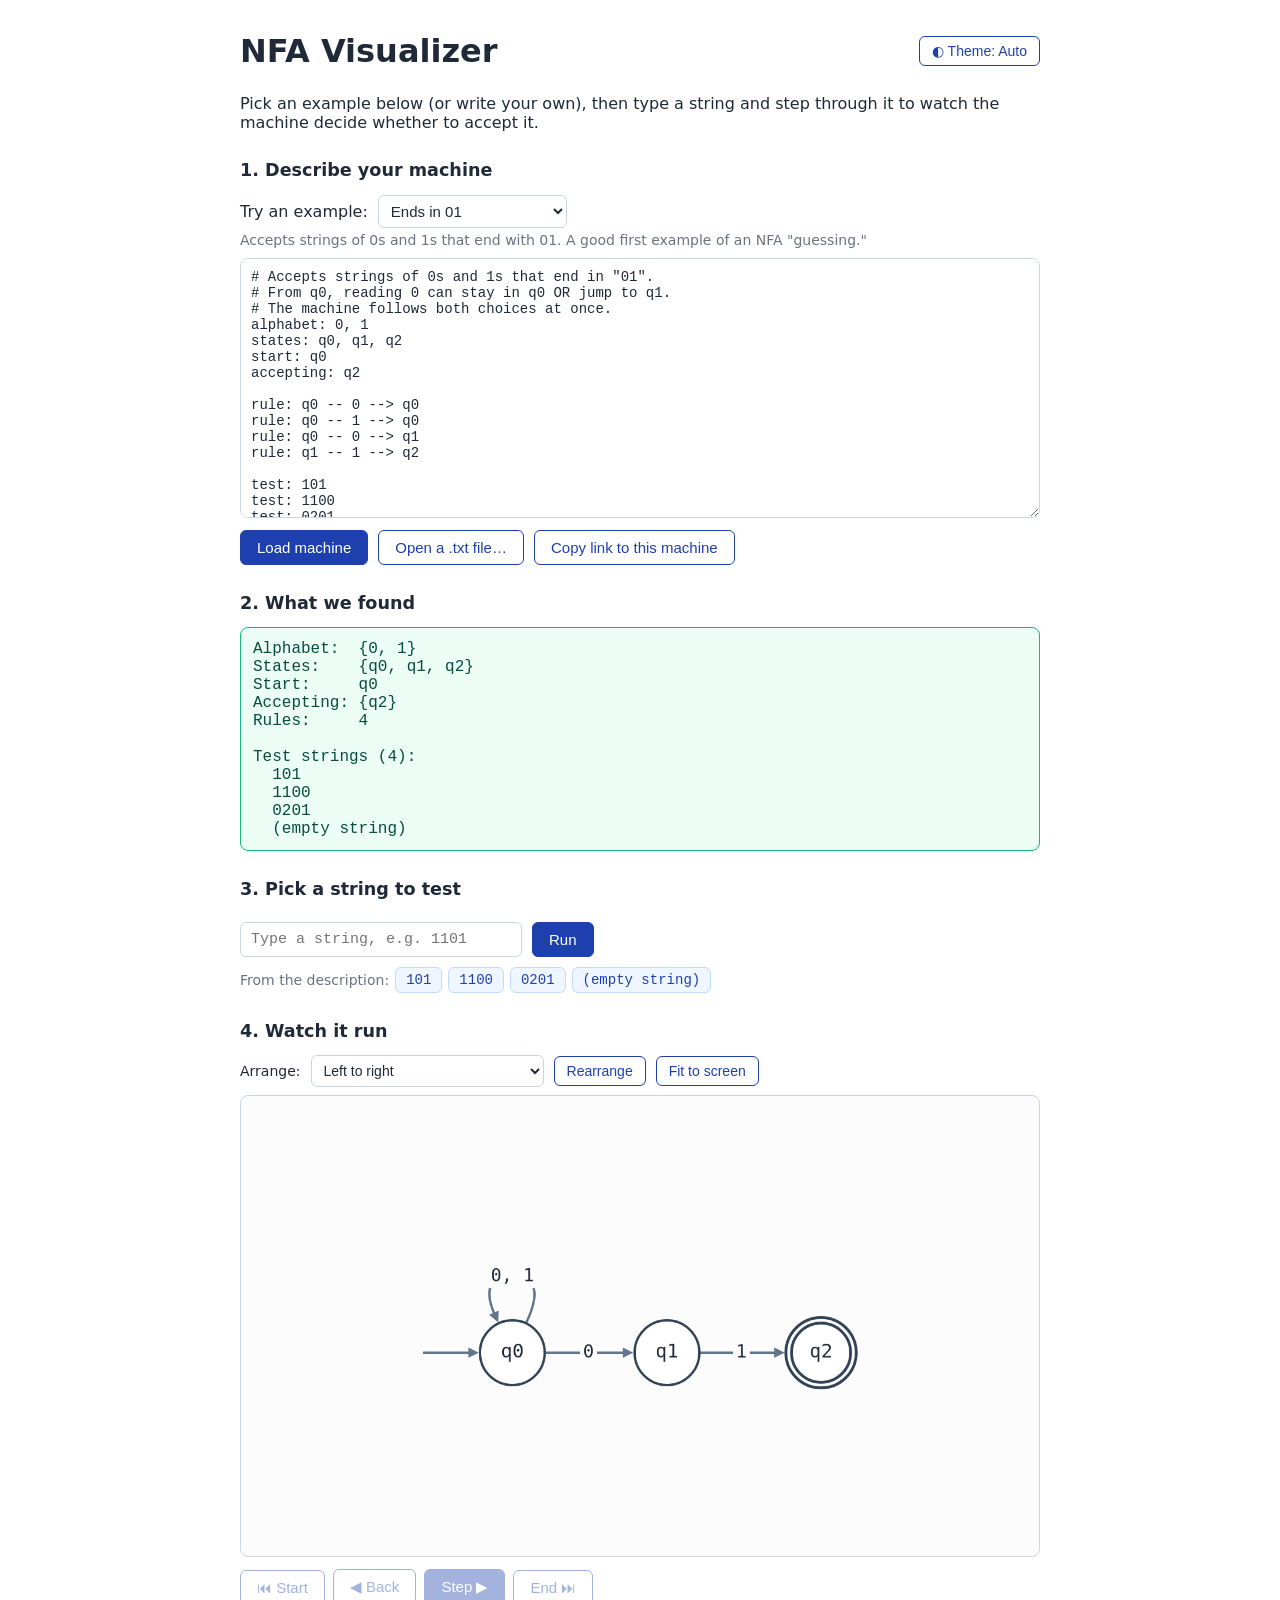
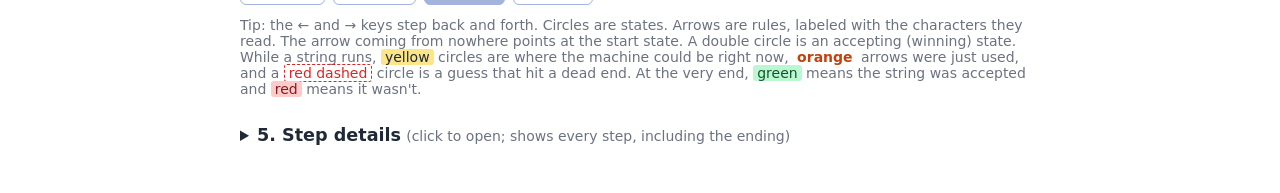
==== commit d4e9eb18: "Translate-friendly, keyboard, screen reader, share links, README" ====
--- a/index.html
+++ b/index.html
@@ -4,6 +4,13 @@
   <meta charset="UTF-8">
   <meta name="viewport" content="width=device-width, initial-scale=1.0">
   <title>NFA Visualizer</title>
+  <!-- Shown in search results and in link previews (texts, Slack, social media) -->
+  <meta name="description" content="Watch a nondeterministic finite automaton (NFA) read a string step by step, with plain-English explanations. Free, runs in your browser.">
+  <meta property="og:title" content="NFA Visualizer">
+  <meta property="og:description" content="Watch an NFA read a string step by step, with plain-English explanations.">
+  <meta property="og:image" content="https://bquant90.github.io/nfa-visualizer/docs/screenshot.png">
+  <meta property="og:type" content="website">
+  <link rel="icon" href="favicon.svg" type="image/svg+xml">
   <link rel="stylesheet" href="css/style.css">
   <!-- Loaded early (not at the bottom) so dark mode applies before anything is drawn. -->
   <script src="js/theme.js"></script>
@@ -29,13 +36,15 @@
     </div>
     <p id="preset-summary" class="legend"></p>
     <!-- Filled with the first example when the page opens -->
-    <textarea id="source" spellcheck="false"></textarea>
+    <!-- translate="no": browser translation must never change the machine itself -->
+    <textarea id="source" spellcheck="false" translate="no" aria-label="Machine description"></textarea>
     <div class="actions">
       <button id="load" type="button">Load machine</button>
       <button id="choose-file" type="button" class="secondary">Open a .txt file…</button>
       <!-- The browser's built-in file picker. Hidden; the button above opens it. -->
       <input id="file-input" type="file" accept=".txt,text/plain" hidden>
-      <span id="file-name" class="file-name"></span>
+      <button id="share" type="button" class="secondary">Copy link to this machine</button>
+      <span id="file-name" class="file-name" role="status"></span>
     </div>
   </section>
 
@@ -49,7 +58,7 @@
   <section>
     <h2>3. Pick a string to test</h2>
     <div class="actions">
-      <input id="test-string" type="text" placeholder="Type a string, e.g. 1101" spellcheck="false" autocomplete="off">
+      <input id="test-string" type="text" placeholder="Type a string, e.g. 1101" spellcheck="false" autocomplete="off" translate="no" aria-label="String to test">
       <button id="run" type="button">Run</button>
     </div>
     <!-- Buttons for the test strings found in the machine description -->
@@ -70,30 +79,32 @@
       <button id="fit" type="button" class="secondary">Fit to screen</button>
     </div>
     <!-- Cytoscape draws inside this box -->
-    <div id="machine"><p class="placeholder">Load a machine to see its drawing.</p></div>
+    <div id="machine" role="img" aria-label="Drawing of the machine. The caption under the buttons describes each step in words."><p class="placeholder">Load a machine to see its drawing.</p></div>
 
     <!-- The string being read, one box per character -->
-    <div id="tape" class="tape"></div>
+    <div id="tape" class="tape" translate="no" aria-hidden="true"></div>
     <!-- A warning when the string uses characters the machine doesn't know -->
     <p id="heads-up" class="heads-up" hidden></p>
 
     <!-- Playback controls. They stay disabled until a string has been run. -->
     <div class="player">
       <button id="btn-start" type="button" class="secondary" disabled>⏮ Start</button>
-      <button id="btn-back" type="button" class="secondary" disabled>◀ Back</button>
-      <button id="btn-step" type="button" disabled>Step ▶</button>
+      <button id="btn-back" type="button" class="secondary" disabled title="Back (← key)">◀ Back</button>
+      <button id="btn-step" type="button" disabled title="Step (→ key)">Step ▶</button>
       <button id="btn-end" type="button" class="secondary" disabled>End ⏭</button>
       <span id="step-label" class="step-label"></span>
     </div>
 
     <!-- The plain-English caption for the step on screen: what happened, and why -->
-    <div id="caption" class="caption" hidden>
-      <p id="caption-what" class="what"></p>
-      <p id="caption-why" class="why"></p>
+    <!-- aria-live: screen readers read each new caption aloud as you step -->
+    <div id="caption" class="caption" hidden aria-live="polite">
+      <p class="what"></p>
+      <p class="why"><strong>Why:</strong> <span class="why-text"></span></p>
     </div>
 
-    <div id="verdict" class="status" hidden></div>
+    <div id="verdict" class="status" hidden aria-live="polite"></div>
     <p class="legend">
+      Tip: the ← and → keys step back and forth.
       Circles are states. Arrows are rules, labeled with the characters they read.
       The arrow coming from nowhere points at the start state.
       A double circle is an accepting (winning) state.
@@ -124,4 +135,4 @@
   <script src="js/presets.js"></script>
   <script src="js/app.js"></script>
 </body>
-</html>+</html>
--- a/css/style.css
+++ b/css/style.css
@@ -254,7 +254,6 @@
 .caption p { margin: 0; }
 .caption .what { font-size: 17px; font-weight: 600; }
 .caption .why { margin-top: 4px; color: var(--caption-why); }
-.caption .why::before { content: "Why: "; font-weight: 600; }
 
 /* ===================== 6. The drawing ===================== */
 /* The row of drawing controls above the machine. */
@@ -387,4 +386,4 @@
   button.chip { min-height: 40px; }
   /* Phones zoom in on text boxes with text smaller than 16px. Prevent that. */
   textarea, input[type="text"], select, #source { font-size: 16px; }
-}+}
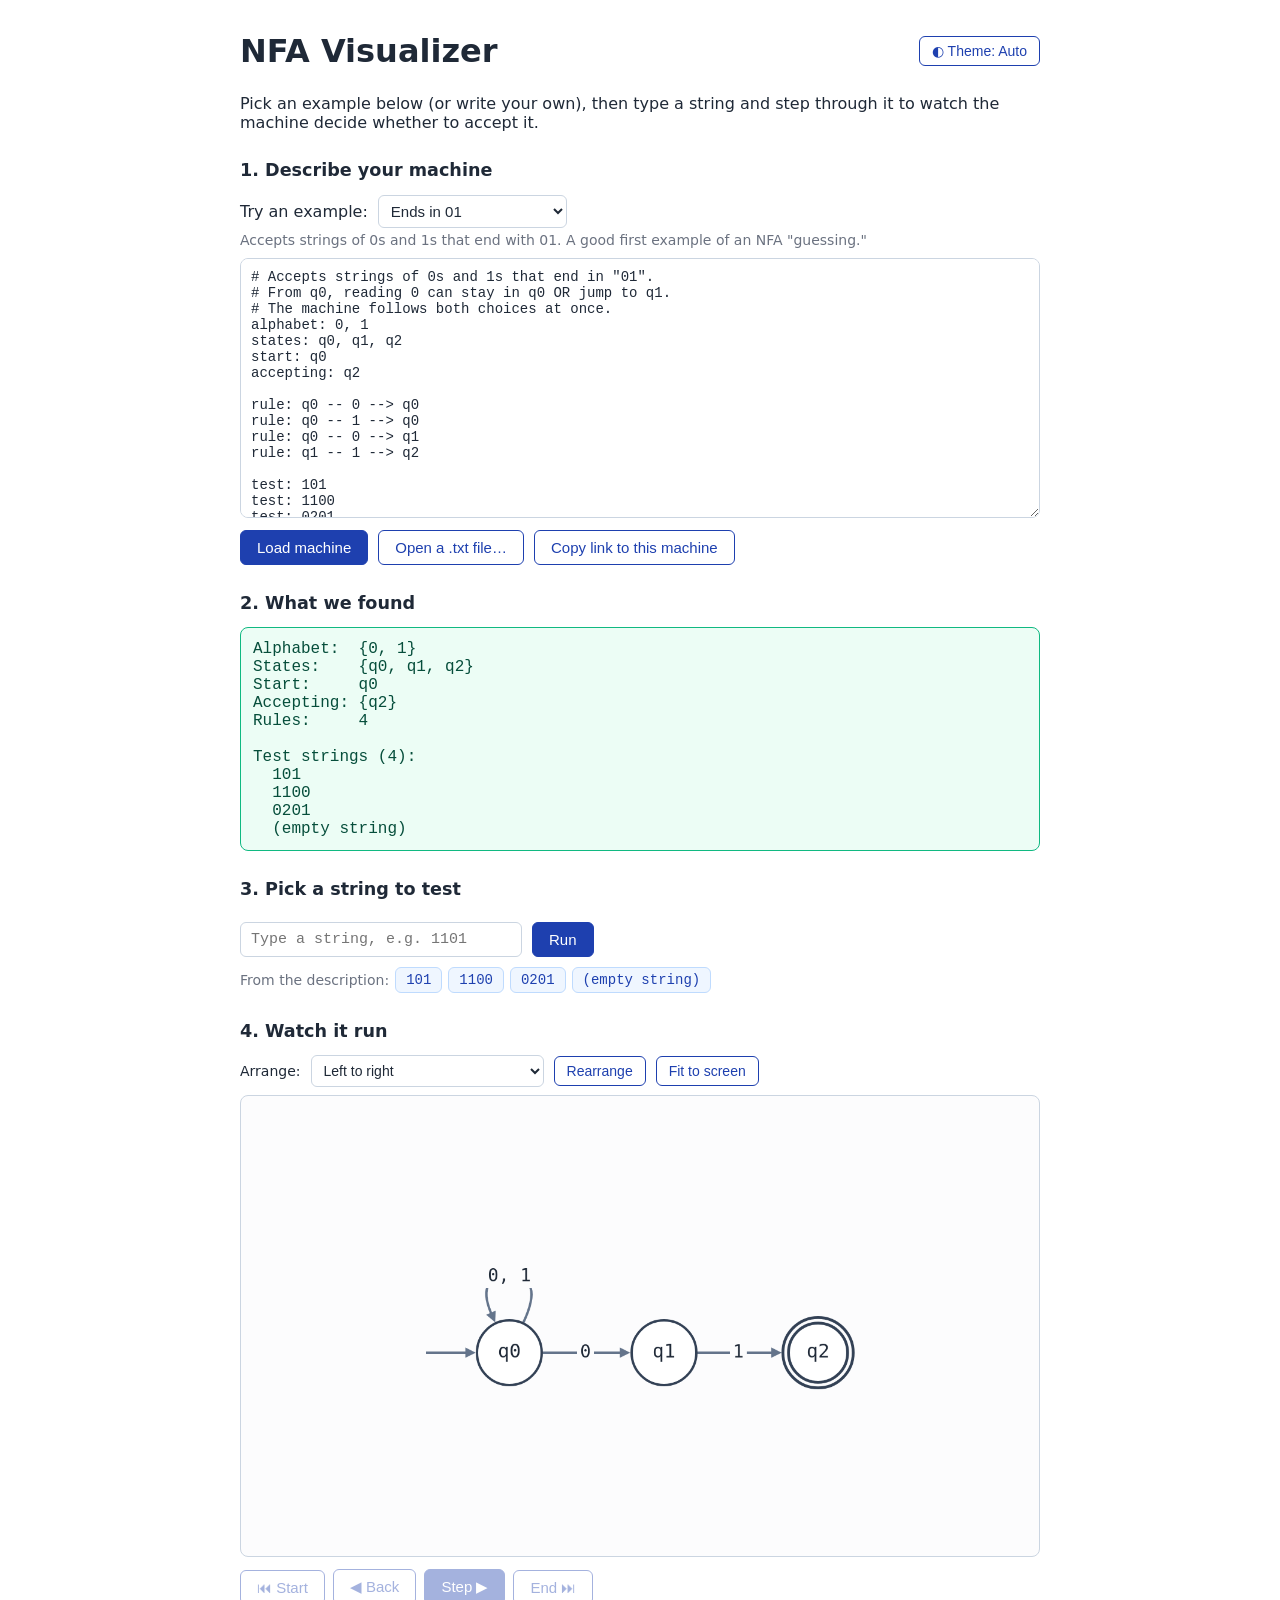
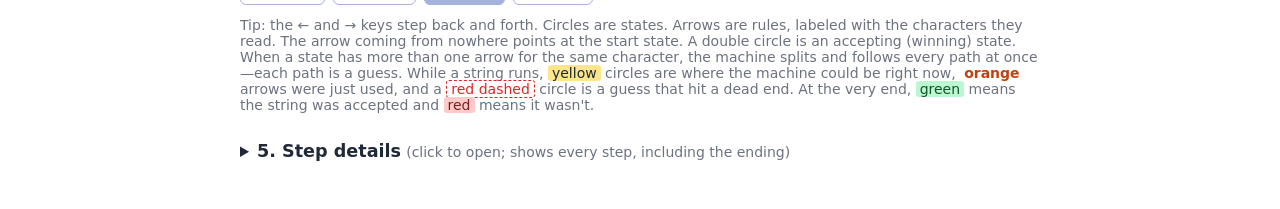
==== commit c1788cf1: "Fix review findings: drawing, wording, accessibility, long strings, and check.html" ====
--- a/index.html
+++ b/index.html
@@ -84,14 +84,14 @@
     <!-- The string being read, one box per character -->
     <div id="tape" class="tape" translate="no" aria-hidden="true"></div>
     <!-- A warning when the string uses characters the machine doesn't know -->
-    <p id="heads-up" class="heads-up" hidden></p>
+    <p id="heads-up" class="heads-up" hidden aria-live="polite"></p>
 
     <!-- Playback controls. They stay disabled until a string has been run. -->
     <div class="player">
-      <button id="btn-start" type="button" class="secondary" disabled>⏮ Start</button>
-      <button id="btn-back" type="button" class="secondary" disabled title="Back (← key)">◀ Back</button>
-      <button id="btn-step" type="button" disabled title="Step (→ key)">Step ▶</button>
-      <button id="btn-end" type="button" class="secondary" disabled>End ⏭</button>
+      <button id="btn-start" type="button" class="secondary" disabled><span aria-hidden="true">⏮</span> Start</button>
+      <button id="btn-back" type="button" class="secondary" disabled title="Back (← key)"><span aria-hidden="true">◀</span> Back</button>
+      <button id="btn-step" type="button" disabled title="Step (→ key)">Step <span aria-hidden="true">▶</span></button>
+      <button id="btn-end" type="button" class="secondary" disabled>End <span aria-hidden="true">⏭</span></button>
       <span id="step-label" class="step-label"></span>
     </div>
 
@@ -108,6 +108,7 @@
       Circles are states. Arrows are rules, labeled with the characters they read.
       The arrow coming from nowhere points at the start state.
       A double circle is an accepting (winning) state.
+      When a state has more than one arrow for the same character, the machine splits and follows every path at once—each path is a guess.
       While a string runs, <span class="key key-current">yellow</span> circles are where the
       machine could be right now, <span class="key key-taken">orange</span> arrows were just used, and a
       <span class="key key-dead">red dashed</span> circle is a guess that hit a dead end.
--- a/css/style.css
+++ b/css/style.css
@@ -157,6 +157,12 @@
   color: var(--text);
   border: 1px solid var(--border);
   border-radius: 6px;
+}
+
+/* Keyboard focus ring that stands out in both light and dark themes. */
+:focus-visible {
+  outline: 2px solid var(--primary);
+  outline-offset: 2px;
 }
 
 /* The box where users type or paste a machine. */
@@ -375,9 +381,15 @@
   #test-string { min-width: 0; flex: 1 1 100%; }
   .actions > button { flex: 1 1 auto; }
   /* The four playback buttons split the row evenly; the step label goes below. */
-  .player button { flex: 1 1 0; padding-left: 4px; padding-right: 4px; }
+  .player button { flex: 1 1 0; padding-left: 4px; padding-right: 4px; white-space: nowrap; }
   .step-label { flex-basis: 100%; margin-left: 0; text-align: center; }
   .toolbar select { flex: 1 1 auto; }
+}
+
+/* Very narrow phones (down to 320px): tighten playback buttons so they stay on one line. */
+@media (max-width: 420px) {
+  .player { gap: 6px; }
+  .player button { font-size: 13px; padding-left: 2px; padding-right: 2px; }
 }
 
 /* Fingers are bigger than mouse pointers: make everything tappable. */
